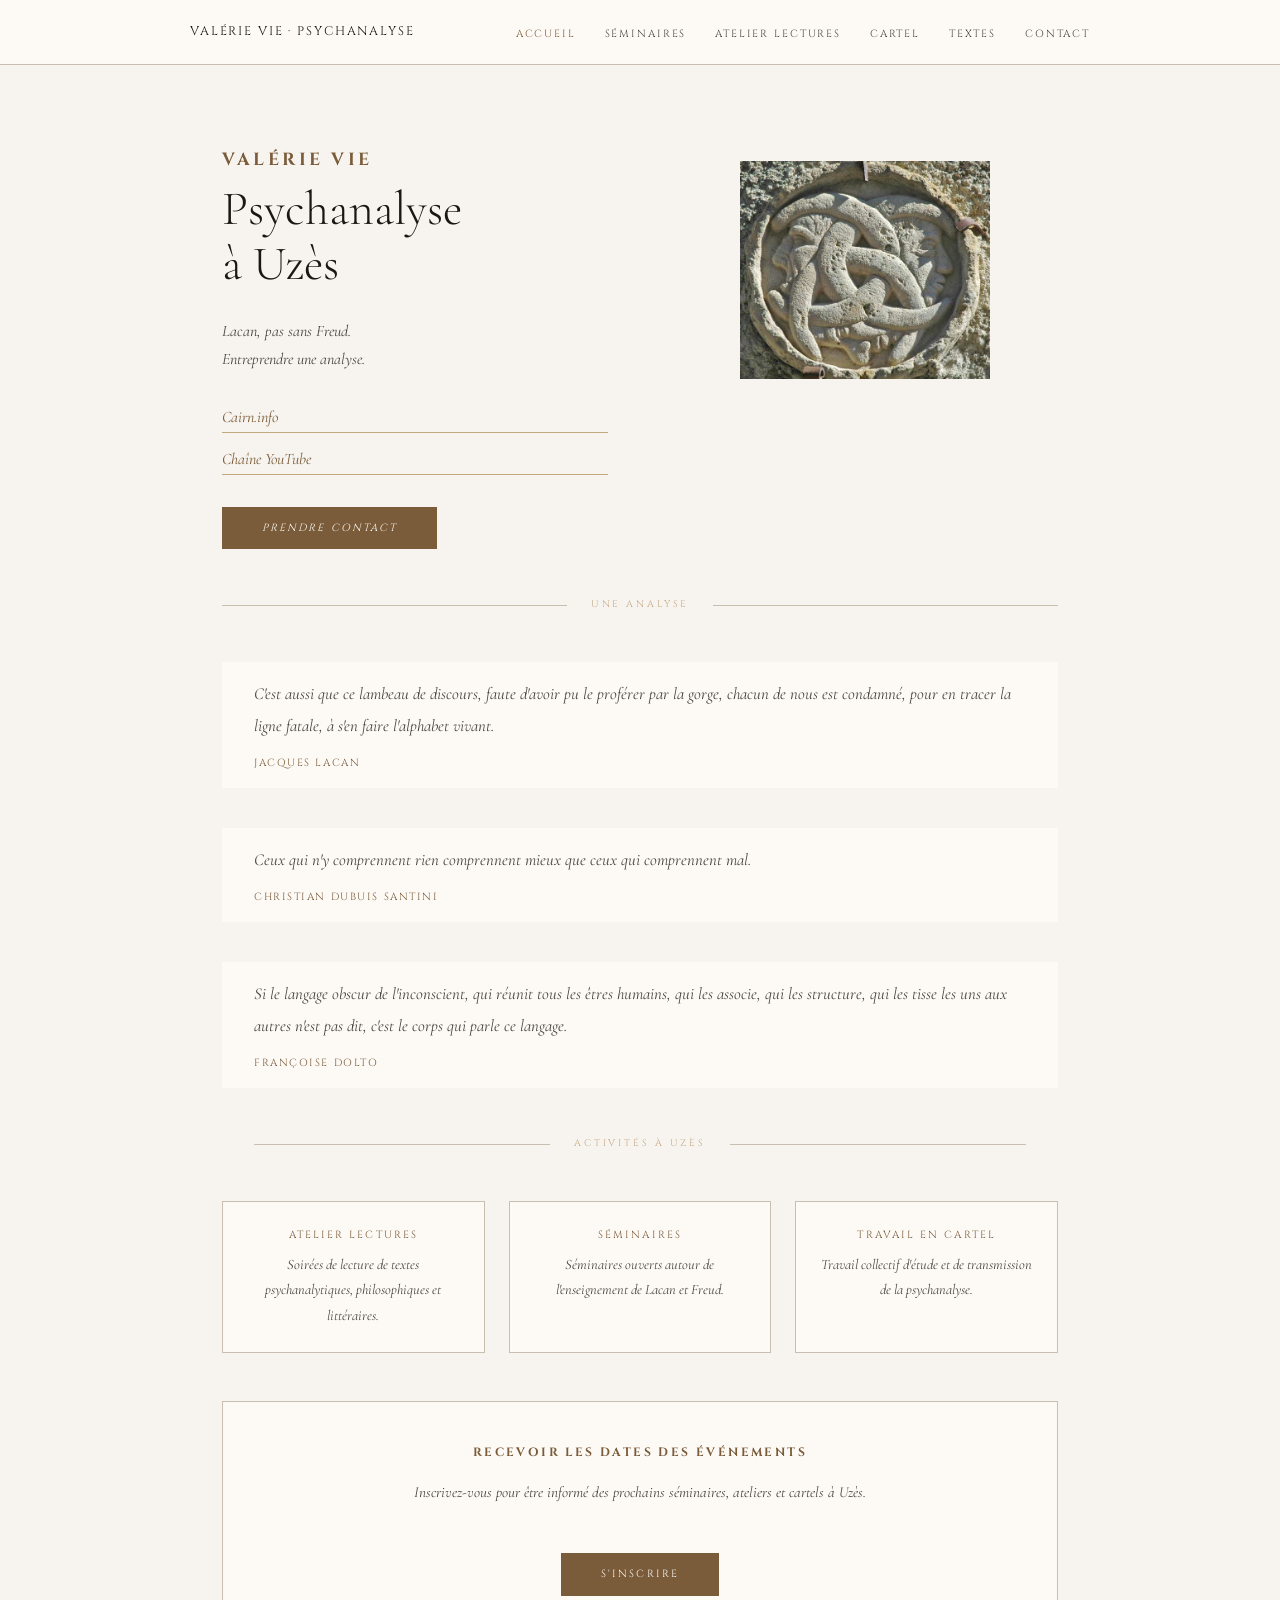
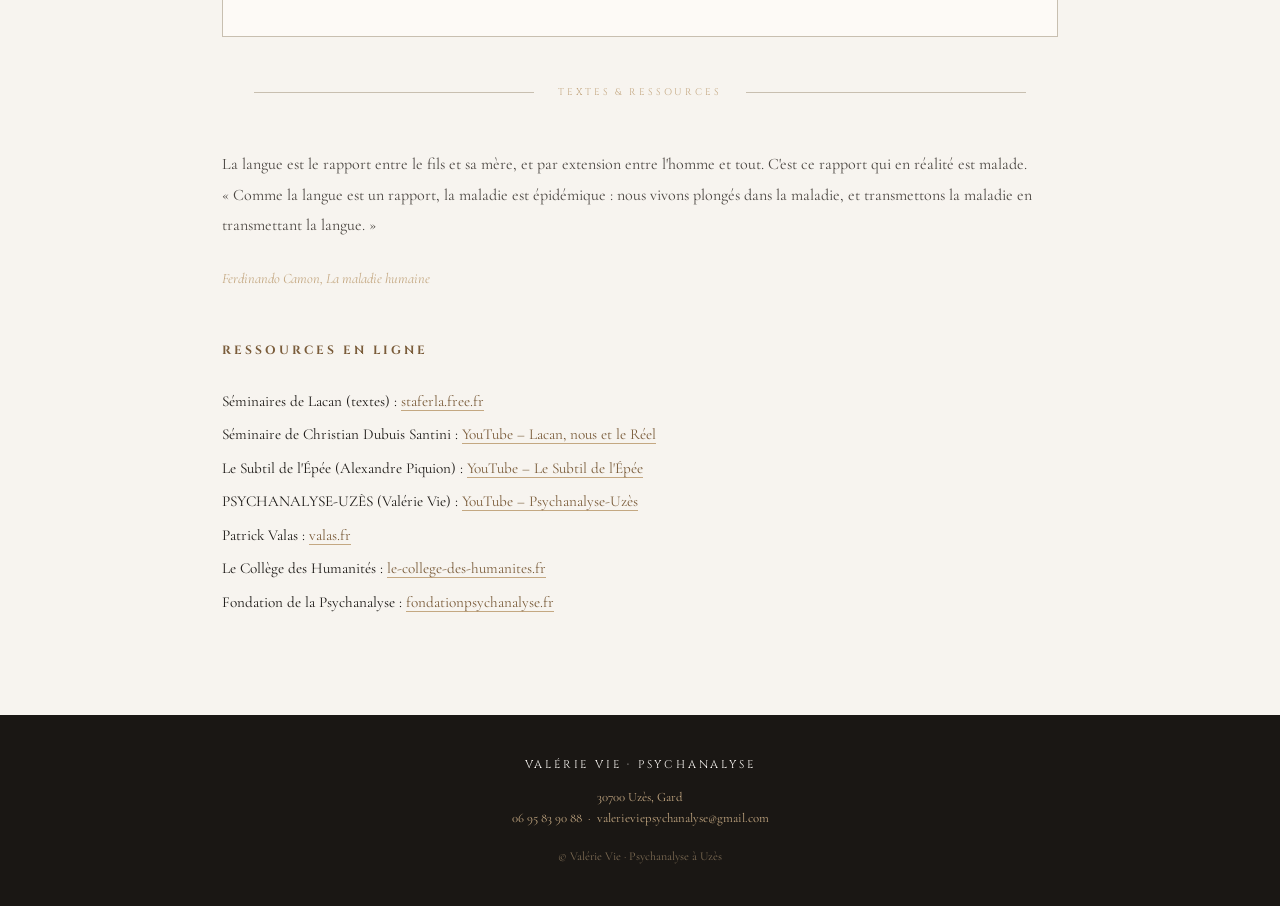
==== index.html @ acbdc56c "Update index.html" ====
<html lang="fr">
<head>
  <meta charset="UTF-8">
  <meta name="viewport" content="width=device-width, initial-scale=1.0">
  <title>Valérie Vie – Psychanalyse à Uzès, Gard</title>
  <meta name="description" content="Lacan, pas sans Freud. Valérie Vie, psychanalyste à Uzès (Gard). Séminaires, ateliers de lectures, cartels. Difficulté à vivre, angoisse, répétition, deuil.">
  <meta name="google-site-verification" content="rhmcgjMIRDTV-JOtxb6Zo5x8zhWIV8PrmnPWjweeLbw" />
  <meta name="keywords" content="psychanalyse Uzès, psychanalyste Gard, Lacan, Freud, séminaire psychanalyse Occitanie, cartel psychanalyse">
  <link rel="canonical" href="https://valerievie-psychanalyse.fr/">
  <link rel="stylesheet" href="style.css">
  <!-- Open Graph -->
  <meta property="og:title" content="Valérie Vie – Psychanalyse à Uzès">
  <meta property="og:description" content="Lacan, pas sans Freud. Psychanalyste à Uzès, Gard.">
  <meta property="og:type" content="website">
</head>
<body>

<nav>
  <div class="nav-inner">
    <a class="nav-logo" href="index.html">Valérie Vie · Psychanalyse</a>
    <button class="burger" aria-label="Menu">
      <span></span><span></span><span></span>
    </button>
    <ul class="nav-links">
      <li><a href="index.html" class="active">Accueil</a></li>
      <li><a href="seminaires.html">Séminaires</a></li>
      <li><a href="atelier-lectures.html">Atelier Lectures</a></li>
      <li><a href="cartel.html">Cartel</a></li>
      <li><a href="textes.html">Textes</a></li>
      <li><a href="contact.html">Contact</a></li>
    </ul>
  </div>
</nav>

<section class="hero">
  <div class="hero-text fade-in">
    <h1>Valérie Vie</h1>
    <h2>Psychanalyse<br>à Uzès</h2>
    <p>Lacan, pas sans Freud.<br>
 
    Entreprendre une analyse.<br><br>
 <a href="https://shs.cairn.info/publications-de-valerie-vie--725897?lang=fr" class="text-link" target="_blank" rel="noopener" style="display:block;margin-bottom:0.75rem;">Cairn.info</a>
    <a href="https://www.youtube.com/@psychanalyse-uzes" class="text-link" target="_blank" rel="noopener" style="display:block;margin-bottom:2rem;">Chaîne YouTube</a>
    <a href="contact.html" class="btn" style="display:block;width:fit-content;">Prendre contact</a>

      
    
  </div>
  <div class="hero-ornament fade-in-2">
    <img src="RENNES-LE-CHATEAU.png" alt="Rennes-le-Château" style="width:100%;max-width:250px;height:auto;display:block;">
  </div>
</section>

<div class="divider fade-in-3">Une analyse</div>

<main class="container">

  <div class="quote-block fade-in">
    <blockquote>
      C'est aussi que ce lambeau de discours, faute d'avoir pu le proférer par la gorge,
      chacun de nous est condamné, pour en tracer la ligne fatale, à s'en faire l'alphabet vivant.
    </blockquote>
    <cite>Jacques Lacan</cite>
  </div>

  <div class="quote-block">
    <blockquote>
      Ceux qui n'y comprennent rien comprennent mieux que ceux qui comprennent mal.
    </blockquote>
    <cite>Christian Dubuis Santini</cite>
  </div>

  <div class="quote-block">
    <blockquote>
      Si le langage obscur de l'inconscient, qui réunit tous les êtres humains, qui les associe,
      qui les structure, qui les tisse les uns aux autres n'est pas dit, c'est le corps qui parle ce langage.
    </blockquote>
    <cite>Françoise Dolto</cite>
  </div>

  <div class="divider">Activités à Uzès</div>

  <div class="activity-grid">
    <div class="activity-item">
      <a href="atelier-lectures.html">Atelier Lectures</a>
      <p>Soirées de lecture de textes psychanalytiques, philosophiques et littéraires.</p>
    </div>
    <div class="activity-item">
      <a href="seminaires.html">Séminaires</a>
      <p>Séminaires ouverts autour de l'enseignement de Lacan et Freud.</p>
    </div>
    <div class="activity-item">
      <a href="cartel.html">Travail en Cartel</a>
      <p>Travail collectif d'étude et de transmission de la psychanalyse.</p>
    </div>
  </div>

  <div class="newsletter">
    <h3>Recevoir les dates des événements</h3>
    <p>Inscrivez-vous pour être informé des prochains séminaires, ateliers et cartels à Uzès.</p>
    <a href="https://docs.google.com/forms/d/e/1FAIpQLSci2gA0N6zYB2n7-XwVql55WgyIVnhgrsA5cVY8-LNNDTesYA/viewform" class="btn" target="_blank" rel="noopener">S'inscrire</a>
  </div>

  <div class="divider">Textes &amp; Ressources</div>

  <p class="prose">
    La langue est le rapport entre le fils et sa mère, et par extension entre l'homme et tout.
    C'est ce rapport qui en réalité est malade. «&nbsp;Comme la langue est un rapport, la maladie est épidémique :
    nous vivons plongés dans la maladie, et transmettons la maladie en transmettant la langue.&nbsp;»
  </p>
  <p class="prose" style="font-style:italic;font-size:0.9rem;color:var(--accent-light);">
    Ferdinando Camon, <em>La maladie humaine</em>
  </p>

  <p class="section-title">Ressources en ligne</p>
  <ul style="list-style:none;line-height:2.2;font-size:0.95rem;">
    <li>Séminaires de Lacan (textes) : <a class="text-link" href="http://staferla.free.fr/" target="_blank" rel="noopener">staferla.free.fr</a></li>
    <li>Séminaire de Christian Dubuis Santini : <a class="text-link" href="https://www.youtube.com/channel/UCVzGgZM0LRfvzskhS0rvq6Q" target="_blank" rel="noopener">YouTube – Lacan, nous et le Réel</a></li>
    <li>Le Subtil de l'Épée (Alexandre Piquion) : <a class="text-link" href="https://www.youtube.com/@lesubtildelepee8560" target="_blank" rel="noopener">YouTube – Le Subtil de l'Épée</a></li>
    <li>PSYCHANALYSE-UZÈS (Valérie Vie) : <a class="text-link" href="https://www.youtube.com/@psychanalyse-uzes" target="_blank" rel="noopener">YouTube – Psychanalyse-Uzès</a></li>
    <li>Patrick Valas : <a class="text-link" href="http://www.valas.fr/" target="_blank" rel="noopener">valas.fr</a></li>
    <li>Le Collège des Humanités : <a class="text-link" href="http://www.le-college-des-humanites.fr/" target="_blank" rel="noopener">le-college-des-humanites.fr</a></li>
    <li>Fondation de la Psychanalyse : <a class="text-link" href="http://fondationpsychanalyse.fr/" target="_blank" rel="noopener">fondationpsychanalyse.fr</a></li>
  </ul>

</main>

<footer>
  <div class="footer-logo">Valérie Vie · Psychanalyse</div>
  <p>30700 Uzès, Gard<br>
  <a href="tel:0695839088">06 95 83 90 88</a> &nbsp;·&nbsp;
  <a href="mailto:valerieviepsychanalyse@gmail.com">valerieviepsychanalyse@gmail.com</a></p>
  <p style="margin-top:1rem;font-size:0.75rem;opacity:0.6;">© Valérie Vie · Psychanalyse à Uzès</p>
</footer>

<script src="nav.js"></script>
</body>
</html>
---- style.css ----
@import url('https://fonts.googleapis.com/css2?family=Cormorant+Garamond:ital,wght@0,300;0,400;0,500;1,300;1,400&family=Cinzel:wght@400;500&family=EB+Garamond:ital,wght@0,400;1,400&display=swap');

:root {
  --bg: #f7f4ef;
  --ink: #1a1714;
  --ink-light: #4a4540;
  --accent: #7a5c3a;
  --accent-light: #c4a882;
  --rule: #c8bfb0;
  --white: #fdfaf6;
}

*, *::before, *::after { box-sizing: border-box; margin: 0; padding: 0; }

html { scroll-behavior: smooth; }

body {
  background: var(--bg);
  color: var(--ink);
  font-family: 'Cormorant Garamond', serif;
  font-size: 18px;
  line-height: 1.75;
  min-height: 100vh;
}

/* ── NAV ── */
nav {
  background: var(--white);
  border-bottom: 1px solid var(--rule);
  position: sticky;
  top: 0;
  z-index: 100;
  padding: 0 2rem;
}

.nav-inner {
  max-width: 900px;
  margin: 0 auto;
  display: flex;
  align-items: center;
  justify-content: space-between;
  height: 64px;
  gap: 1rem;
}

.nav-logo {
  font-family: 'Cinzel', serif;
  font-size: 0.78rem;
  letter-spacing: 0.15em;
  text-transform: uppercase;
  color: var(--ink);
  text-decoration: none;
  white-space: nowrap;
}

.nav-links {
  display: flex;
  gap: 1.8rem;
  list-style: none;
  flex-wrap: wrap;
  justify-content: flex-end;
}

.nav-links a {
  font-family: 'Cinzel', serif;
  font-size: 0.65rem;
  letter-spacing: 0.18em;
  text-transform: uppercase;
  color: var(--ink-light);
  text-decoration: none;
  transition: color 0.2s;
  white-space: nowrap;
}

.nav-links a:hover,
.nav-links a.active { color: var(--accent); }

/* burger */
.burger { display: none; cursor: pointer; flex-direction: column; gap: 5px; background: none; border: none; padding: 4px; }
.burger span { display: block; width: 24px; height: 1.5px; background: var(--ink); transition: all 0.3s; }

/* ── HERO ── */
.hero {
  max-width: 900px;
  margin: 5rem auto 3rem;
  padding: 0 2rem;
  display: grid;
  grid-template-columns: 1fr 1fr;
  gap: 4rem;
  align-items: start;
}

.hero-text h1 {
  font-family: 'Cinzel', serif;
  font-size: 1.1rem;
  letter-spacing: 0.2em;
  text-transform: uppercase;
  color: var(--accent);
  margin-bottom: 0.4rem;
}

.hero-text h2 {
  font-family: 'Cormorant Garamond', serif;
  font-size: 3rem;
  font-weight: 300;
  line-height: 1.15;
  margin-bottom: 1.5rem;
}

.hero-text p {
  font-size: 1rem;
  color: var(--ink-light);
  font-style: italic;
  line-height: 1.8;
}

.hero-ornament {
  display: flex;
  flex-direction: column;
  align-items: center;
  padding-top: 1rem;
}

.borromean {
  width: 120px;
  height: 120px;
  opacity: 0.55;
}

/* ── DIVIDER ── */
.divider {
  max-width: 900px;
  margin: 3rem auto;
  padding: 0 2rem;
  display: flex;
  align-items: center;
  gap: 1.5rem;
  color: var(--accent-light);
  font-family: 'Cinzel', serif;
  font-size: 0.6rem;
  letter-spacing: 0.3em;
  text-transform: uppercase;
}
.divider::before, .divider::after {
  content: '';
  flex: 1;
  height: 1px;
  background: var(--rule);
}

/* ── MAIN CONTENT ── */
.container {
  max-width: 900px;
  margin: 0 auto;
  padding: 0 2rem 6rem;
}

/* ── QUOTE BLOCK ── */
.quote-block {
  margin: 2.5rem 0;
  padding: 1rem 2rem;
  background: var(--white);
}

.quote-block blockquote {
  font-style: italic;
  font-size: 1.05rem;
  color: var(--ink-light);
  line-height: 1.9;
}

.quote-block cite {
  display: block;
  margin-top: 0.75rem;
  font-family: 'Cinzel', serif;
  font-size: 0.65rem;
  letter-spacing: 0.15em;
  text-transform: uppercase;
  color: var(--accent);
  font-style: normal;
}

/* ── SECTION TITLE ── */
.section-title {
  font-family: 'Cinzel', serif;
  font-size: 0.75rem;
  letter-spacing: 0.25em;
  text-transform: uppercase;
  color: var(--accent);
  margin: 3rem 0 1.5rem;
  font-weight: 700;
}

/* ── PROSE ── */
.prose {
  font-size: 1rem;
  color: var(--ink-light);
  line-height: 1.9;
  margin-bottom: 1.5rem;
}

.prose + .prose { margin-top: 0; }

/* ── CARD ── */
.card {
  background: var(--white);
  border: 1px solid var(--rule);
  padding: 2rem 2.5rem;
  margin-bottom: 2rem;
}

.card h3 {
  font-family: 'Cinzel', serif;
  font-size: 0.75rem;
  letter-spacing: 0.2em;
  text-transform: uppercase;
  color: var(--accent);
  margin-bottom: 1rem;
}

.card-year {
  font-family: 'Cinzel', serif;
  font-size: 0.65rem;
  letter-spacing: 0.15em;
  color: var(--accent-light);
  margin-bottom: 0.5rem;
}

.card p { font-size: 0.95rem; color: var(--ink-light); line-height: 1.85; }

.card-members {
  margin-top: 1rem;
  font-size: 0.85rem;
  font-style: italic;
  color: var(--accent-light);
}

/* ── ACTIVITIES ── */
.activity-grid {
  display: grid;
  grid-template-columns: 1fr 1fr 1fr;
  gap: 1.5rem;
  margin: 2rem 0;
}

.activity-item {
  background: var(--white);
  border: 1px solid var(--rule);
  padding: 1.5rem;
  text-align: center;
  transition: border-color 0.2s;
}

.activity-item:hover { border-color: var(--accent-light); }

.activity-item a {
  font-family: 'Cinzel', serif;
  font-size: 0.65rem;
  letter-spacing: 0.2em;
  text-transform: uppercase;
  color: var(--accent);
  text-decoration: none;
}

.activity-item p {
  margin-top: 0.5rem;
  font-size: 0.9rem;
  color: var(--ink-light);
  font-style: italic;
}

/* ── CONTACT ── */
.contact-grid {
  display: grid;
  grid-template-columns: 1fr 1fr;
  gap: 3rem;
  margin-top: 2rem;
}

.contact-info p {
  font-size: 1rem;
  color: var(--ink-light);
  margin-bottom: 0.5rem;
}

.contact-info a {
  color: var(--accent);
  text-decoration: none;
}

.contact-info a:hover { text-decoration: underline; }

.contact-form label {
  display: block;
  font-family: 'Cinzel', serif;
  font-size: 0.6rem;
  letter-spacing: 0.2em;
  text-transform: uppercase;
  color: var(--ink-light);
  margin-bottom: 0.4rem;
  margin-top: 1.2rem;
}

.contact-form input,
.contact-form textarea {
  width: 100%;
  background: var(--white);
  border: 1px solid var(--rule);
  padding: 0.75rem 1rem;
  font-family: 'Cormorant Garamond', serif;
  font-size: 1rem;
  color: var(--ink);
  outline: none;
  transition: border-color 0.2s;
}

.contact-form input:focus,
.contact-form textarea:focus { border-color: var(--accent-light); }

.contact-form textarea { height: 140px; resize: vertical; }

.btn {
  display: inline-block;
  margin-top: 1.5rem;
  padding: 0.75rem 2.5rem;
  background: var(--accent);
  color: var(--white);
  font-family: 'Cinzel', serif;
  font-size: 0.65rem;
  letter-spacing: 0.2em;
  text-transform: uppercase;
  border: none;
  cursor: pointer;
  text-decoration: none;
  transition: background 0.2s;
}

.btn:hover { background: var(--ink); }

/* ── NEWSLETTER ── */
.newsletter {
  background: var(--white);
  border: 1px solid var(--rule);
  padding: 2.5rem;
  text-align: center;
  margin: 3rem 0;
}

.newsletter h3 {
  font-family: 'Cinzel', serif;
  font-size: 0.75rem;
  letter-spacing: 0.2em;
  text-transform: uppercase;
  color: var(--accent);
  margin-bottom: 1rem;
}

.newsletter p {
  font-size: 0.95rem;
  color: var(--ink-light);
  font-style: italic;
  margin-bottom: 1.5rem;
}

.newsletter-form {
  display: flex;
  gap: 0;
  max-width: 400px;
  margin: 0 auto;
}

.newsletter-form input {
  flex: 1;
  background: var(--bg);
  border: 1px solid var(--rule);
  border-right: none;
  padding: 0.75rem 1rem;
  font-family: 'Cormorant Garamond', serif;
  font-size: 1rem;
  color: var(--ink);
  outline: none;
}

.newsletter-form button {
  padding: 0.75rem 1.5rem;
  background: var(--accent);
  color: var(--white);
  font-family: 'Cinzel', serif;
  font-size: 0.6rem;
  letter-spacing: 0.15em;
  text-transform: uppercase;
  border: none;
  cursor: pointer;
  transition: background 0.2s;
}

.newsletter-form button:hover { background: var(--ink); }

/* ── PAGE HEADER ── */
.page-header {
  max-width: 900px;
  margin: 4rem auto 2rem;
  padding: 0 2rem;
  border-bottom: 1px solid var(--rule);
  padding-bottom: 2rem;
}

.page-header .back {
  font-family: 'Cinzel', serif;
  font-size: 0.6rem;
  letter-spacing: 0.2em;
  text-transform: uppercase;
  color: var(--accent-light);
  text-decoration: none;
  display: inline-block;
  margin-bottom: 1.5rem;
  transition: color 0.2s;
}

.page-header .back:hover { color: var(--accent); }

.page-header h1 {
  font-family: 'Cinzel', serif;
  font-size: 1.8rem;
  font-weight: 400;
  letter-spacing: 0.1em;
  color: var(--ink);
}

.page-header .subtitle {
  font-style: italic;
  color: var(--ink-light);
  margin-top: 0.5rem;
  font-size: 1rem;
}

/* ── FOOTER ── */
footer {
  background: var(--ink);
  color: var(--accent-light);
  text-align: center;
  padding: 2.5rem 2rem;
}

footer .footer-logo {
  font-family: 'Cinzel', serif;
  font-size: 0.7rem;
  letter-spacing: 0.25em;
  text-transform: uppercase;
  color: var(--white);
  margin-bottom: 0.75rem;
}

footer p {
  font-size: 0.8rem;
  line-height: 1.7;
}

footer a { color: var(--accent-light); text-decoration: none; }
footer a:hover { color: var(--white); }

/* ── LINKS ── */
.text-link {
  color: var(--accent);
  text-decoration: none;
  border-bottom: 1px solid var(--accent-light);
  transition: border-color 0.2s;
}

.text-link:hover { border-color: var(--accent); }

/* ── RESPONSIVE ── */
@media (max-width: 700px) {
  .nav-links { display: none; flex-direction: column; position: absolute; top: 64px; left: 0; right: 0; background: var(--white); border-bottom: 1px solid var(--rule); padding: 1rem 2rem; gap: 1rem; }
  .nav-links.open { display: flex; }
  .burger { display: flex; }

  .hero { grid-template-columns: 1fr; gap: 2rem; margin-top: 3rem; }
  .hero-ornament { display: none; }
  .hero-text h2 { font-size: 2.2rem; }

  .activity-grid { grid-template-columns: 1fr; }
  .contact-grid { grid-template-columns: 1fr; }
  .newsletter-form { flex-direction: column; }
  .newsletter-form input { border-right: 1px solid var(--rule); border-bottom: none; }
}

/* fade-in animation */
@keyframes fadeUp {
  from { opacity: 0; transform: translateY(16px); }
  to   { opacity: 1; transform: translateY(0); }
}

.fade-in { animation: fadeUp 0.7s ease both; }
.fade-in-2 { animation: fadeUp 0.7s 0.15s ease both; }
.fade-in-3 { animation: fadeUp 0.7s 0.3s ease both; }
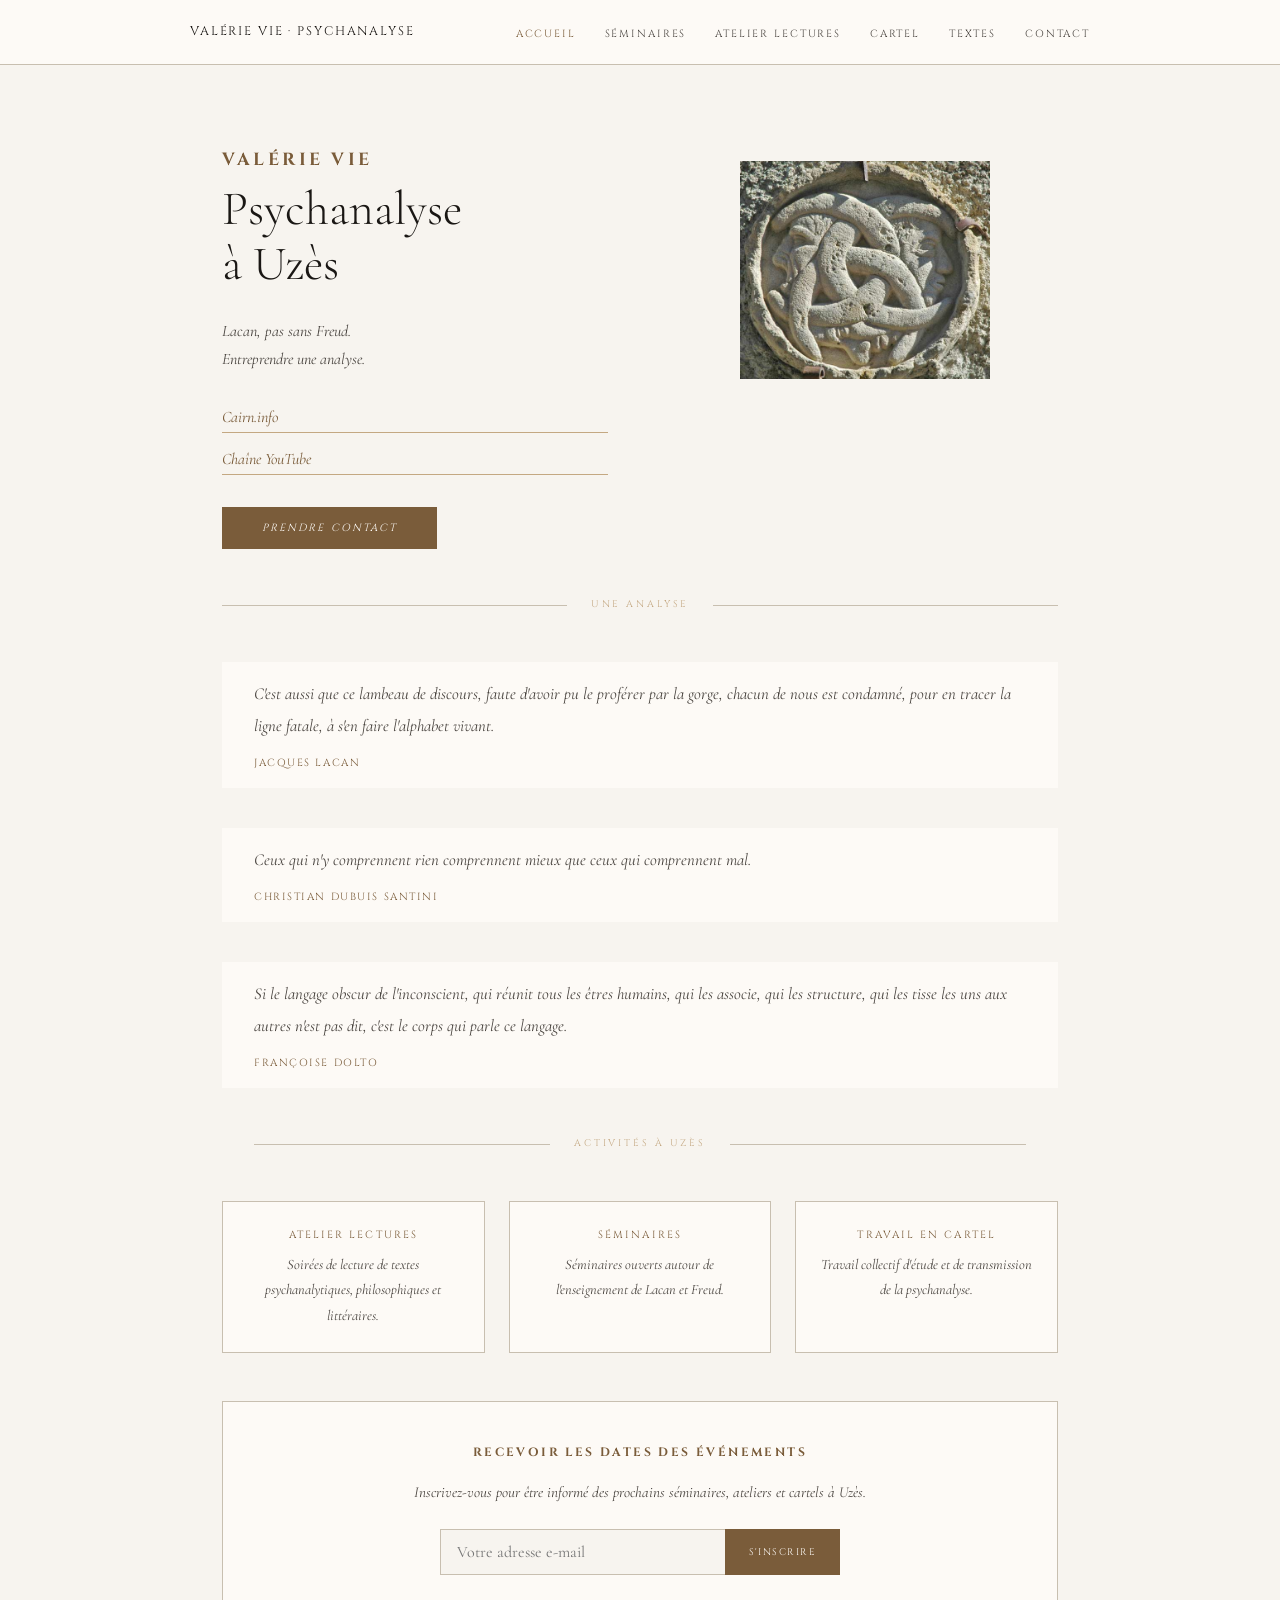
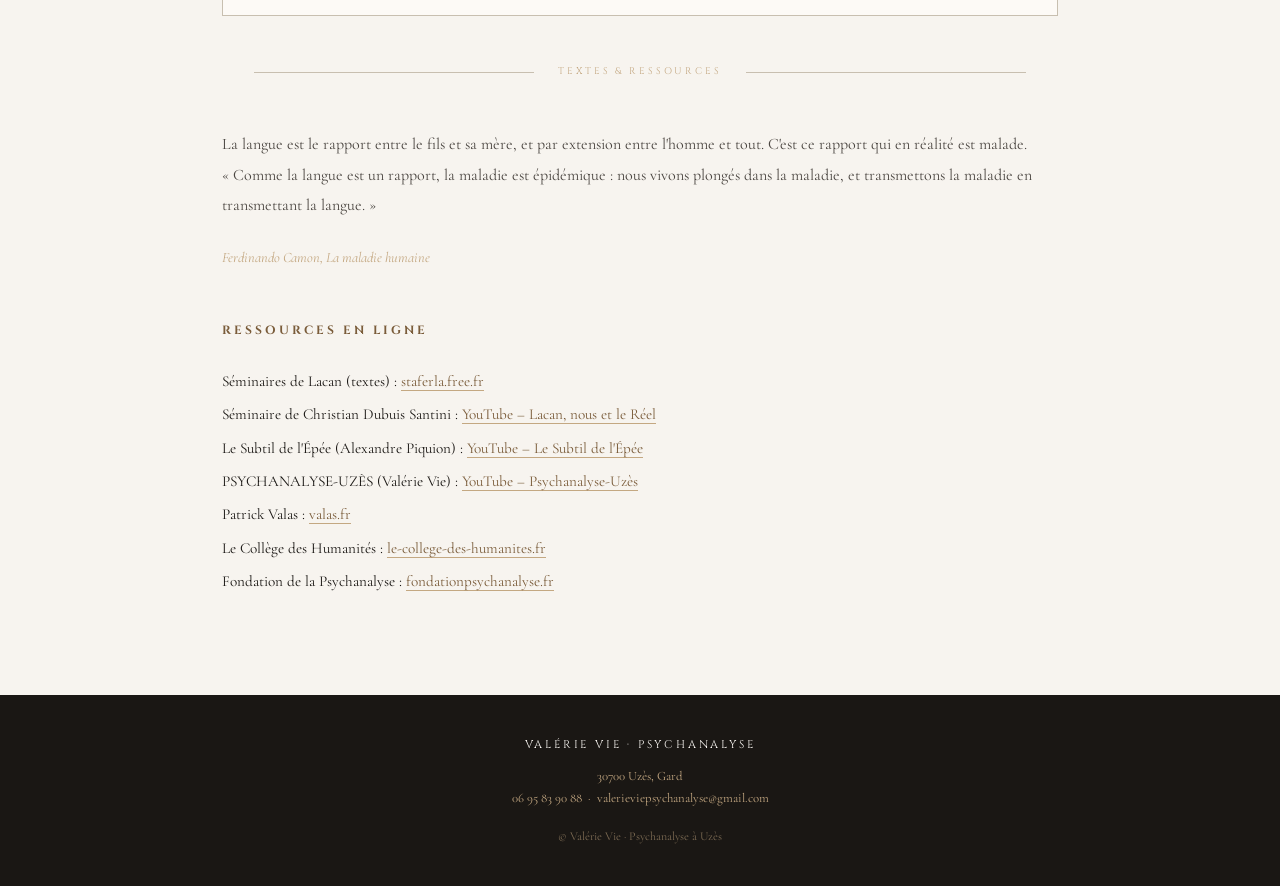
==== commit 87574096: "Update index.html" ====
--- a/index.html
+++ b/index.html
@@ -99,7 +99,10 @@
   <div class="newsletter">
     <h3>Recevoir les dates des événements</h3>
     <p>Inscrivez-vous pour être informé des prochains séminaires, ateliers et cartels à Uzès.</p>
-    <a href="https://docs.google.com/forms/d/e/1FAIpQLSci2gA0N6zYB2n7-XwVql55WgyIVnhgrsA5cVY8-LNNDTesYA/viewform" class="btn" target="_blank" rel="noopener">S'inscrire</a>
+<form class="newsletter-form" action="mailto:valerieviepsychanalyse@gmail.com" method="get" enctype="text/plain">
+      <input type="email" name="email" placeholder="Votre adresse e-mail" required>
+      <button type="submit">S'inscrire</button>
+    </form>
   </div>
 
   <div class="divider">Textes &amp; Ressources</div>
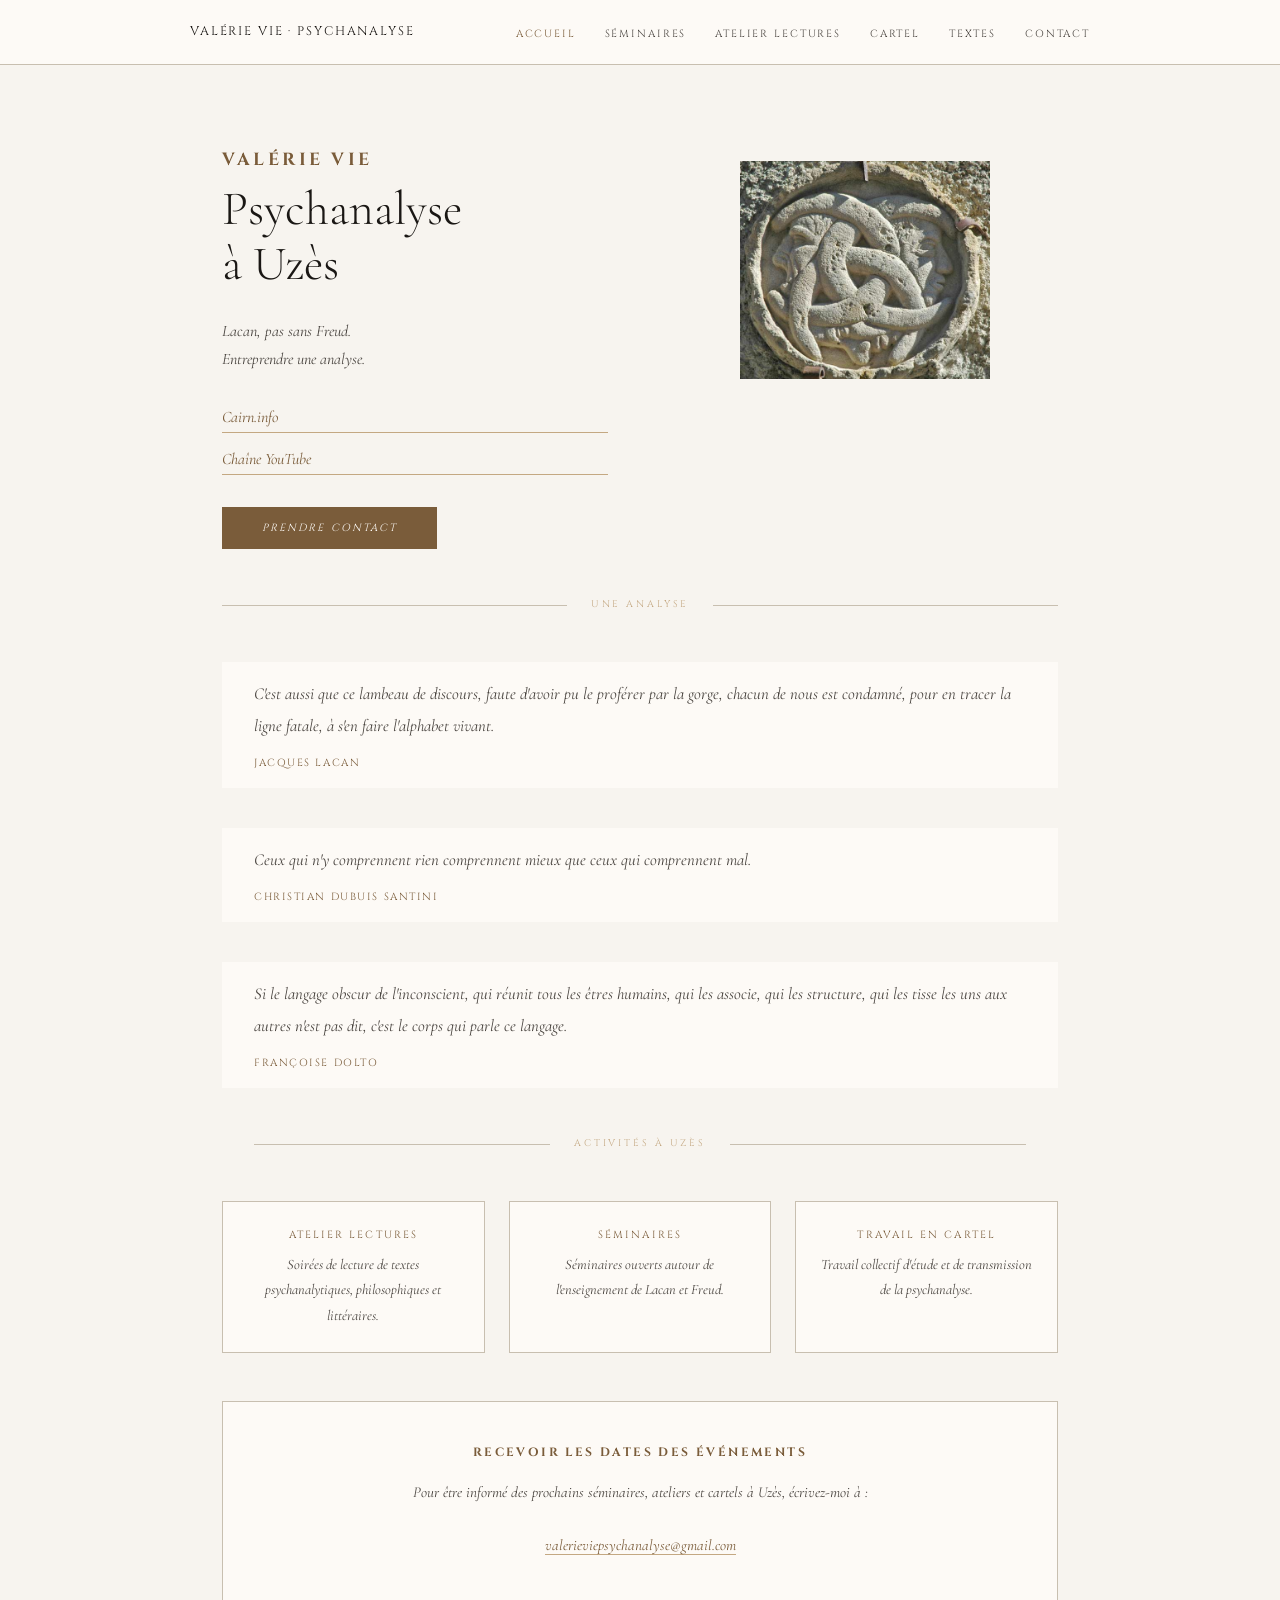
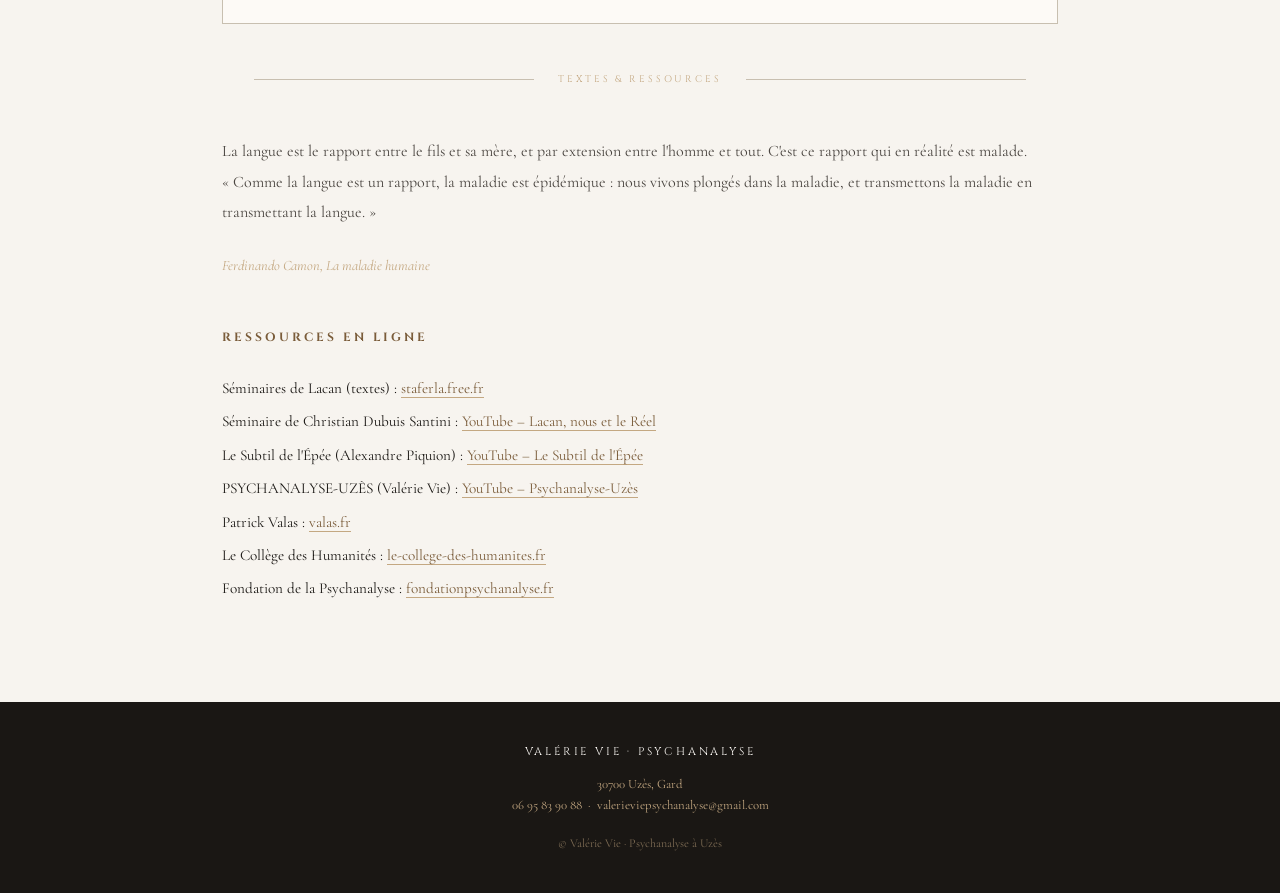
==== commit 7180c4c3: "Update index.html" ====
--- a/index.html
+++ b/index.html
@@ -96,13 +96,10 @@
     </div>
   </div>
 
-  <div class="newsletter">
+<div class="newsletter">
     <h3>Recevoir les dates des événements</h3>
-    <p>Inscrivez-vous pour être informé des prochains séminaires, ateliers et cartels à Uzès.</p>
-<form class="newsletter-form" action="mailto:valerieviepsychanalyse@gmail.com" method="get" enctype="text/plain">
-      <input type="email" name="email" placeholder="Votre adresse e-mail" required>
-      <button type="submit">S'inscrire</button>
-    </form>
+    <p>Pour être informé des prochains séminaires, ateliers et cartels à Uzès, écrivez-moi à :<br><br>
+    <a href="mailto:valerieviepsychanalyse@gmail.com" class="text-link">valerieviepsychanalyse@gmail.com</a></p>
   </div>
 
   <div class="divider">Textes &amp; Ressources</div>
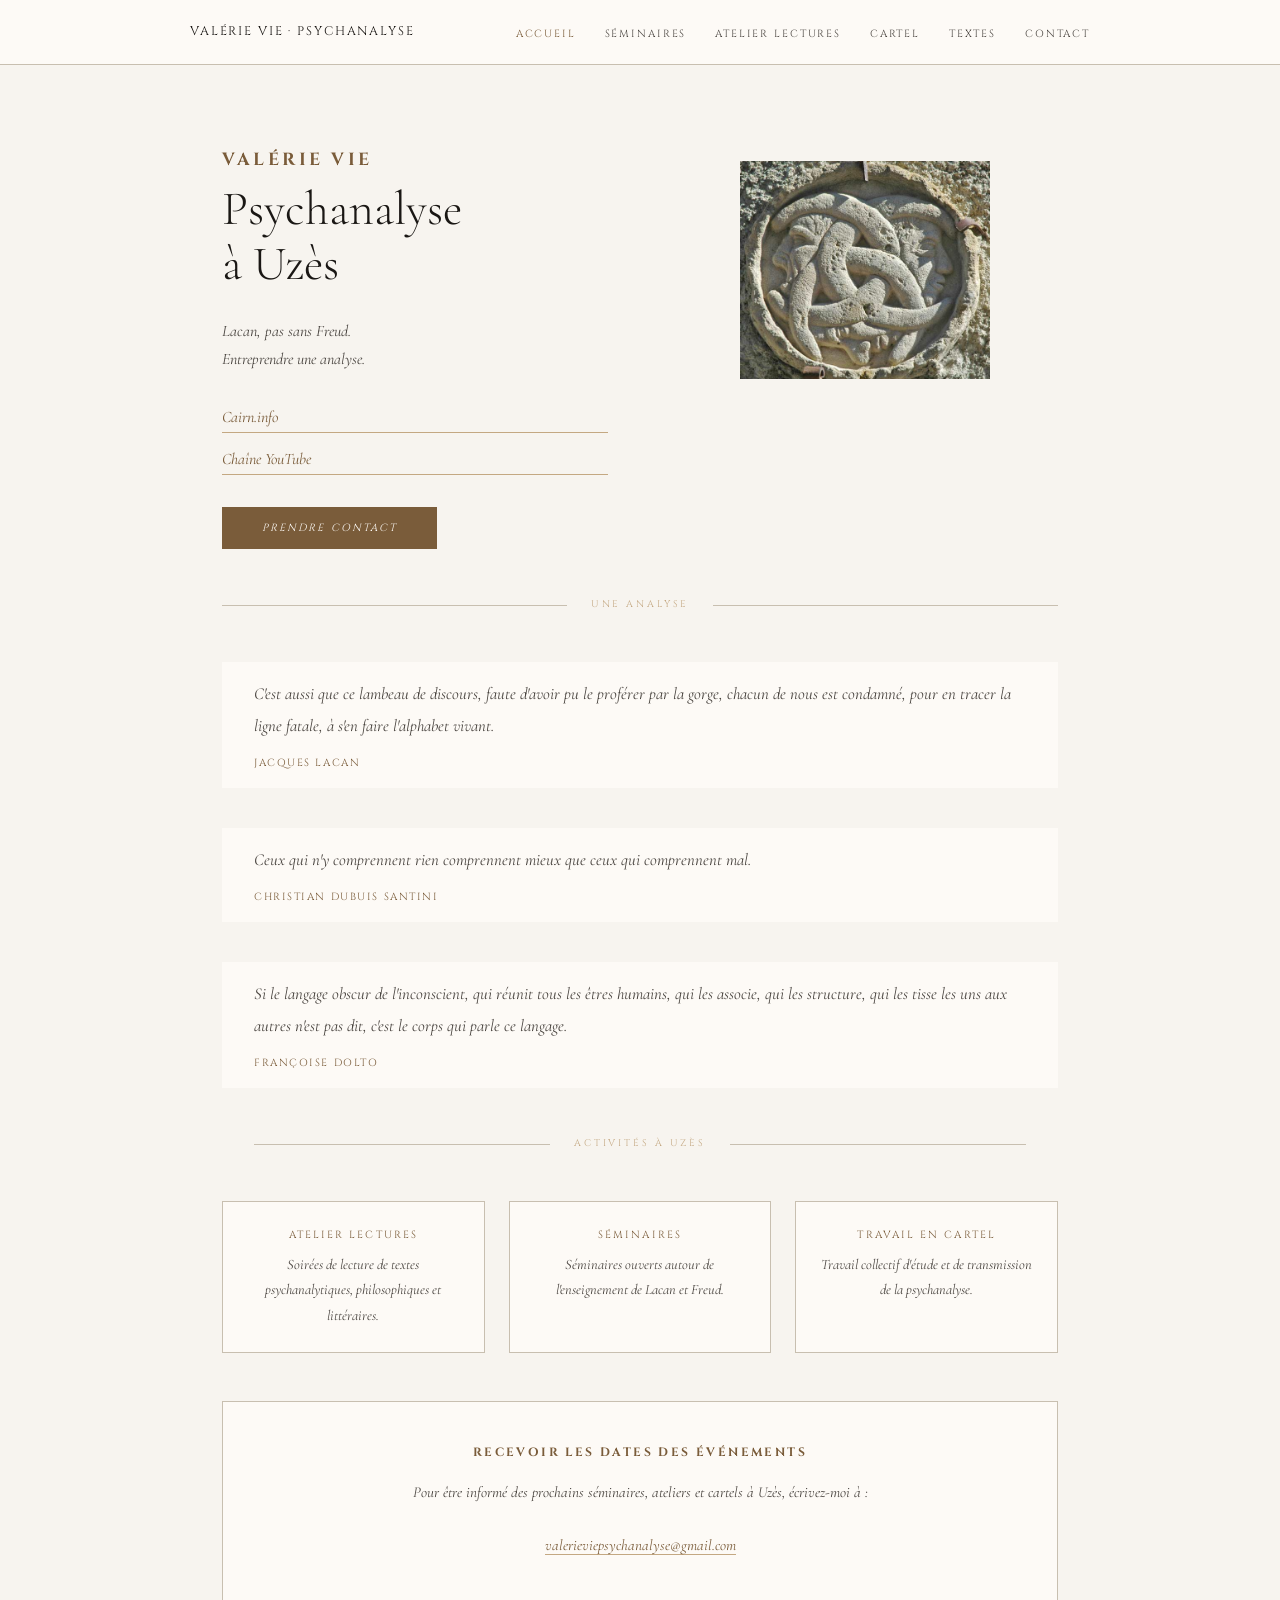
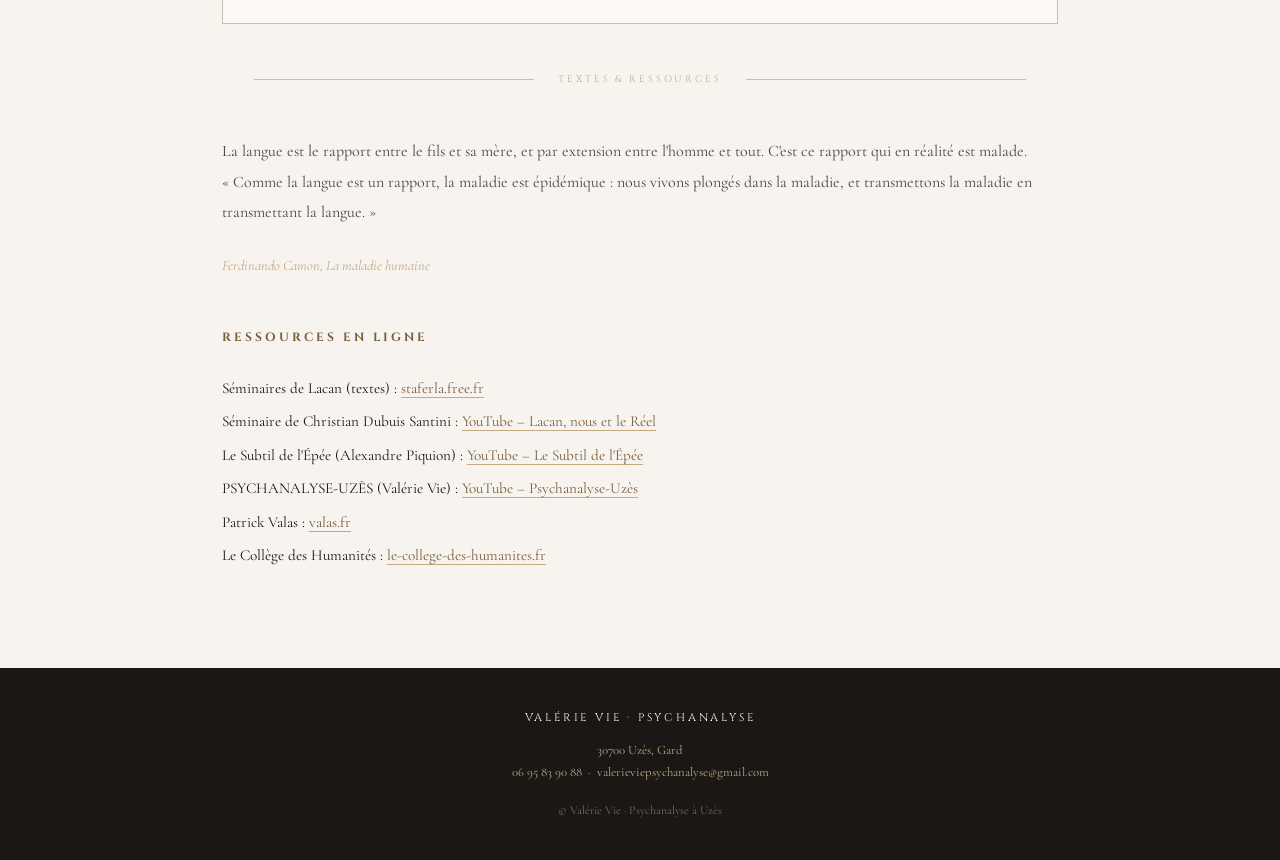
==== commit 62412e68: "Update index.html" ====
--- a/index.html
+++ b/index.html
@@ -41,7 +41,7 @@
  
     Entreprendre une analyse.<br><br>
  <a href="https://shs.cairn.info/publications-de-valerie-vie--725897?lang=fr" class="text-link" target="_blank" rel="noopener" style="display:block;margin-bottom:0.75rem;">Cairn.info</a>
-    <a href="https://www.youtube.com/@psychanalyse-uzes" class="text-link" target="_blank" rel="noopener" style="display:block;margin-bottom:2rem;">Chaîne YouTube</a>
+    <a href="https://www.youtube.com/@psychanalyse-/featured" class="text-link" target="_blank" rel="noopener" style="display:block;margin-bottom:2rem;">Chaîne YouTube</a>
     <a href="contact.html" class="btn" style="display:block;width:fit-content;">Prendre contact</a>
 
       
@@ -118,10 +118,9 @@
     <li>Séminaires de Lacan (textes) : <a class="text-link" href="http://staferla.free.fr/" target="_blank" rel="noopener">staferla.free.fr</a></li>
     <li>Séminaire de Christian Dubuis Santini : <a class="text-link" href="https://www.youtube.com/channel/UCVzGgZM0LRfvzskhS0rvq6Q" target="_blank" rel="noopener">YouTube – Lacan, nous et le Réel</a></li>
     <li>Le Subtil de l'Épée (Alexandre Piquion) : <a class="text-link" href="https://www.youtube.com/@lesubtildelepee8560" target="_blank" rel="noopener">YouTube – Le Subtil de l'Épée</a></li>
-    <li>PSYCHANALYSE-UZÈS (Valérie Vie) : <a class="text-link" href="https://www.youtube.com/@psychanalyse-uzes" target="_blank" rel="noopener">YouTube – Psychanalyse-Uzès</a></li>
+    <li>PSYCHANALYSE-UZÈS (Valérie Vie) : <a class="text-link" href="https://www.youtube.com/@psychanalyse-/featured" target="_blank" rel="noopener">YouTube – Psychanalyse-Uzès</a></li>
     <li>Patrick Valas : <a class="text-link" href="http://www.valas.fr/" target="_blank" rel="noopener">valas.fr</a></li>
     <li>Le Collège des Humanités : <a class="text-link" href="http://www.le-college-des-humanites.fr/" target="_blank" rel="noopener">le-college-des-humanites.fr</a></li>
-    <li>Fondation de la Psychanalyse : <a class="text-link" href="http://fondationpsychanalyse.fr/" target="_blank" rel="noopener">fondationpsychanalyse.fr</a></li>
   </ul>
 
 </main>
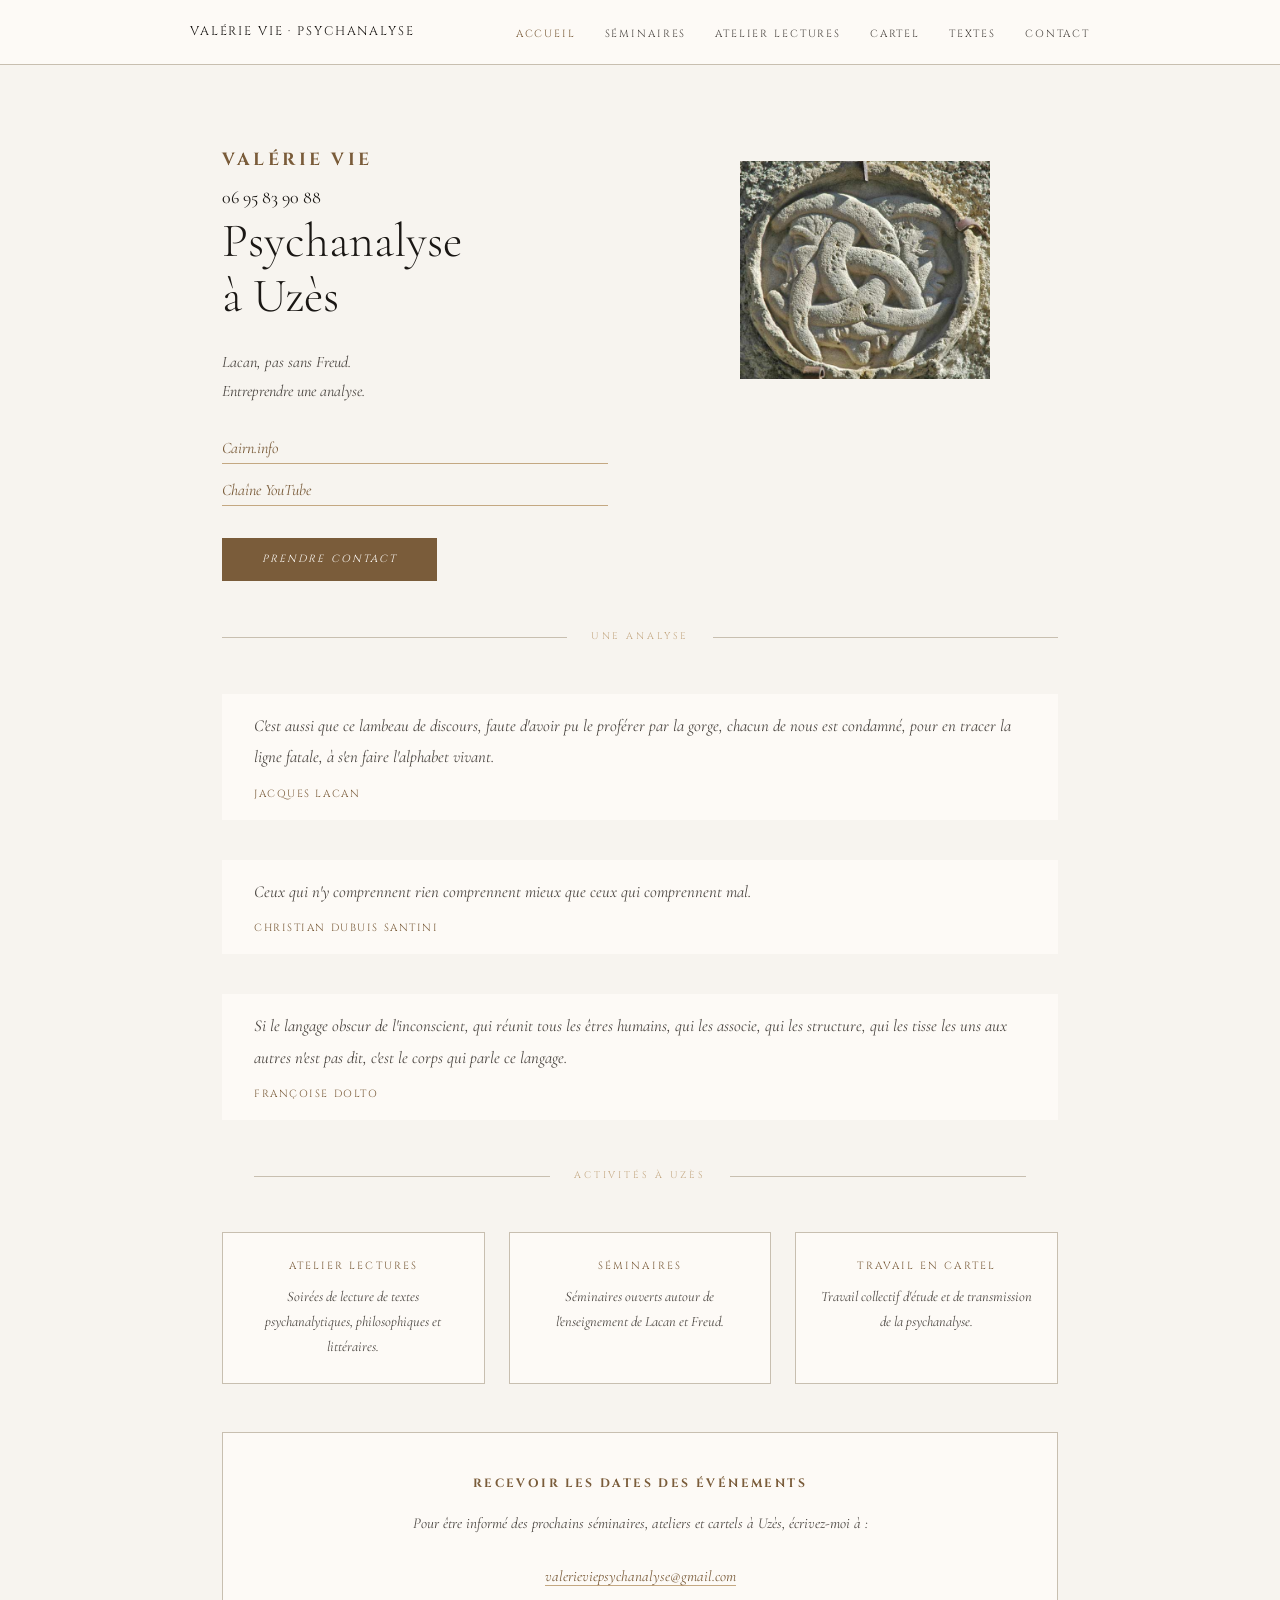
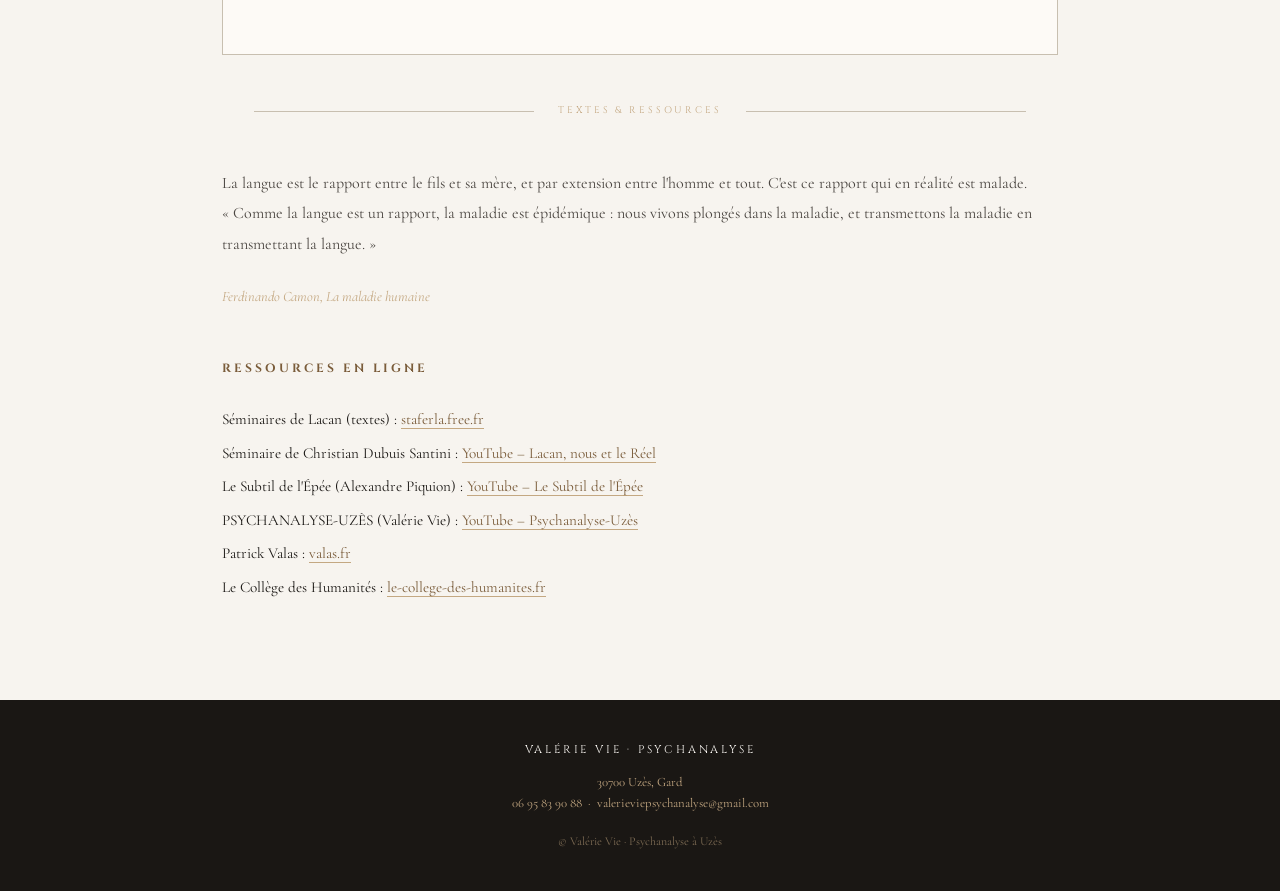
==== commit f843c261: "Update index.html" ====
--- a/index.html
+++ b/index.html
@@ -36,6 +36,7 @@
 <section class="hero">
   <div class="hero-text fade-in">
     <h1>Valérie Vie</h1>
+    06 95 83 90 88
     <h2>Psychanalyse<br>à Uzès</h2>
     <p>Lacan, pas sans Freud.<br>
  
